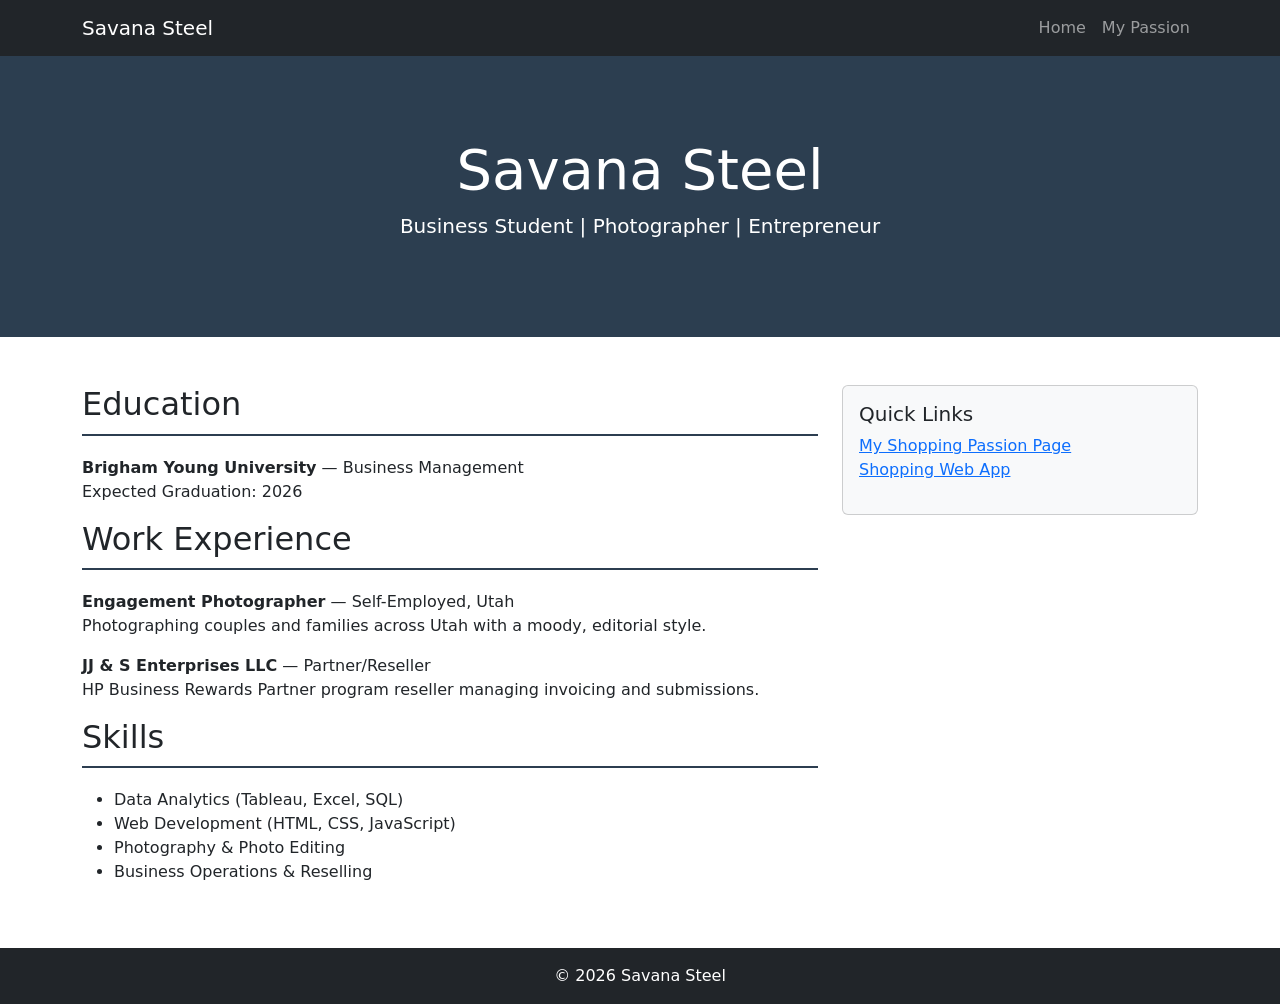
==== index.html @ f606f9c8 "Add website files" ====
<!DOCTYPE html>
<html lang="en">
<head>
  <meta charset="UTF-8">
  <meta name="viewport" content="width=device-width, initial-scale=1.0">
  <title>Savana Steel</title>
  <link href="https://cdn.jsdelivr.net/npm/bootstrap@5.3.0/dist/css/bootstrap.min.css" rel="stylesheet">
  <style>
    .hero { background-color: #2c3e50; color: white; padding: 80px 0; }
    .section-title { border-bottom: 2px solid #2c3e50; padding-bottom: 10px; margin-bottom: 20px; }
  </style>
</head>
<body>

<nav class="navbar navbar-expand-lg navbar-dark bg-dark">
  <div class="container">
    <a class="navbar-brand" href="index.html">Savana Steel</a>
    <div class="collapse navbar-collapse">
      <ul class="navbar-nav ms-auto">
        <li class="nav-item"><a class="nav-link" href="index.html">Home</a></li>
        <li class="nav-item"><a class="nav-link" href="scratch.html">My Passion</a></li>
      </ul>
    </div>
  </div>
</nav>

<section class="hero text-center">
  <div class="container">
    <h1 class="display-4">Savana Steel</h1>
    <p class="lead">Business Student | Photographer | Entrepreneur</p>
  </div>
</section>

<div class="container my-5">
  <div class="row">
    <div class="col-md-8">

      <h2 class="section-title">Education</h2>
      <p><strong>Brigham Young University</strong> — Business Management<br>
      Expected Graduation: 2026</p>

      <h2 class="section-title">Work Experience</h2>
      <p><strong>Engagement Photographer</strong> — Self-Employed, Utah<br>
      Photographing couples and families across Utah with a moody, editorial style.</p>
      <p><strong>JJ & S Enterprises LLC</strong> — Partner/Reseller<br>
      HP Business Rewards Partner program reseller managing invoicing and submissions.</p>

      <h2 class="section-title">Skills</h2>
      <ul>
        <li>Data Analytics (Tableau, Excel, SQL)</li>
        <li>Web Development (HTML, CSS, JavaScript)</li>
        <li>Photography & Photo Editing</li>
        <li>Business Operations & Reselling</li>
      </ul>

    </div>
    <div class="col-md-4">
      <div class="card p-3 bg-light">
        <h5>Quick Links</h5>
        <ul class="list-unstyled">
          <li><a href="scratch.html">My Shopping Passion Page</a></li>
          <li><a href="webapp.html">Shopping Web App</a></li>
        </ul>
      </div>
    </div>
  </div>
</div>

<footer class="bg-dark text-white text-center py-3">
  <p class="mb-0">&copy; 2026 Savana Steel</p>
</footer>

<script src="https://cdn.jsdelivr.net/npm/bootstrap@5.3.0/dist/js/bootstrap.bundle.min.js"></script>
</body>
</html>
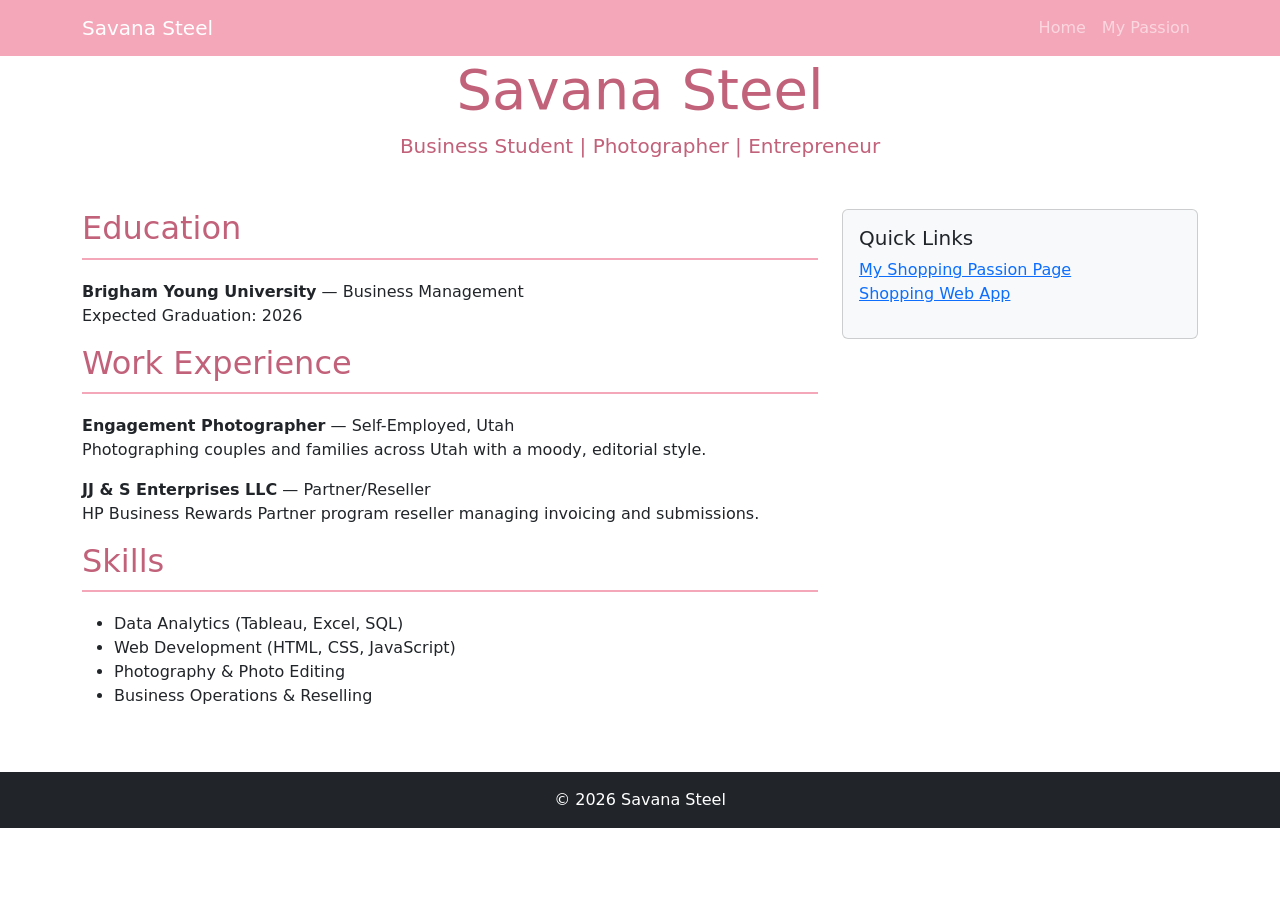
==== commit 1db37f99: "Pink girly aesthetic" ====
--- a/index.html
+++ b/index.html
@@ -6,8 +6,10 @@
   <title>Savana Steel</title>
   <link href="https://cdn.jsdelivr.net/npm/bootstrap@5.3.0/dist/css/bootstrap.min.css" rel="stylesheet">
   <style>
-    .hero { background-color: #2c3e50; color: white; padding: 80px 0; }
-    .section-title { border-bottom: 2px solid #2c3e50; padding-bottom: 10px; margin-bottom: 20px; }
+    ..hero { background: linear-gradient(135deg, #f9c6d0, #fde8ec); color: #5a3e3e; padding: 80px 0; }
+.hero h1, .hero p { color: #c2617a; }
+.section-title { border-bottom: 2px solid #f4a7b9; padding-bottom: 10px; margin-bottom: 20px; color: #c2617a; }
+.navbar { background-color: #f4a7b9 !important; }
   </style>
 </head>
 <body>
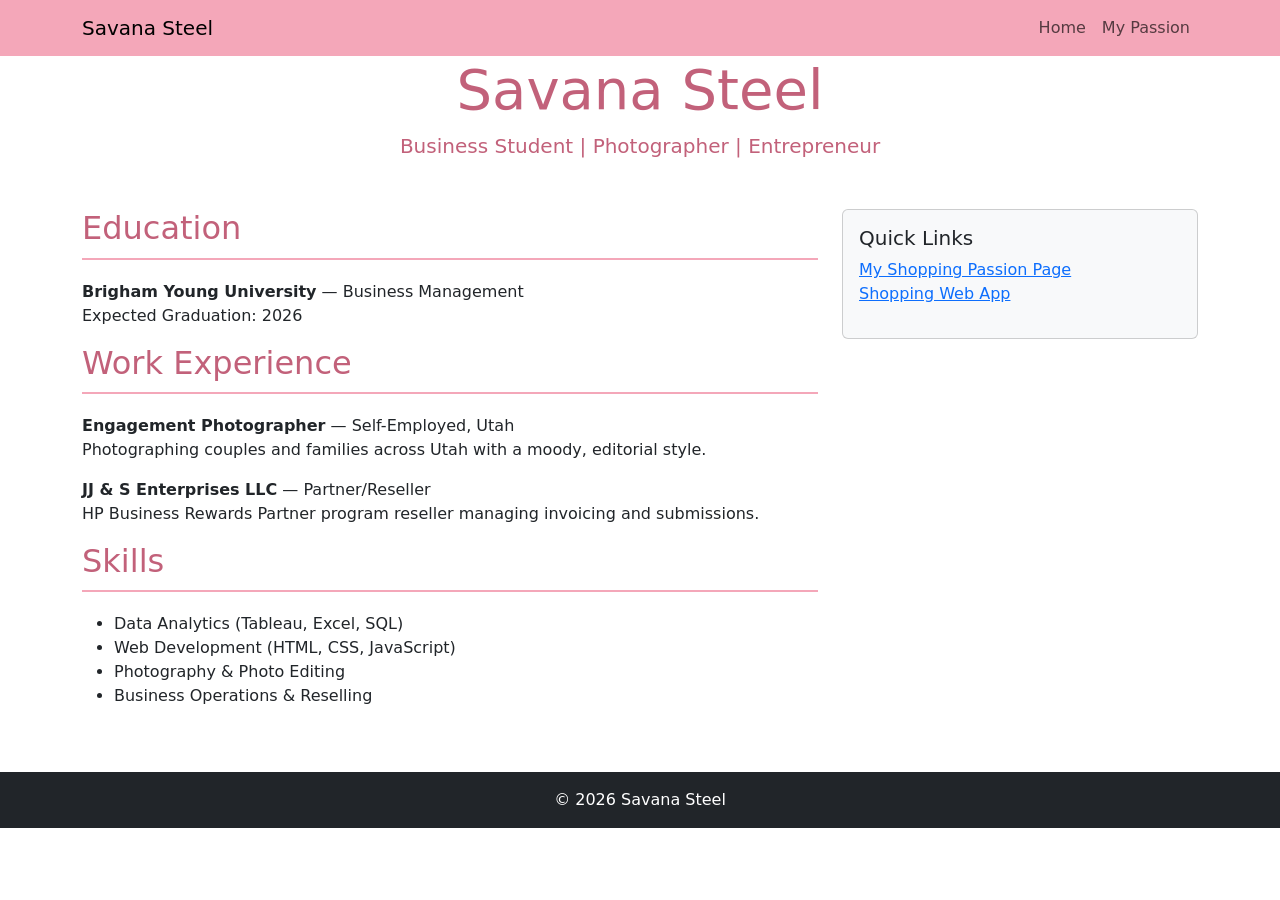
==== commit ba510c6e: "pink nav" ====
--- a/index.html
+++ b/index.html
@@ -14,7 +14,7 @@
 </head>
 <body>
 
-<nav class="navbar navbar-expand-lg navbar-dark bg-dark">
+<nav class="navbar navbar-expand-lg ">
   <div class="container">
     <a class="navbar-brand" href="index.html">Savana Steel</a>
     <div class="collapse navbar-collapse">
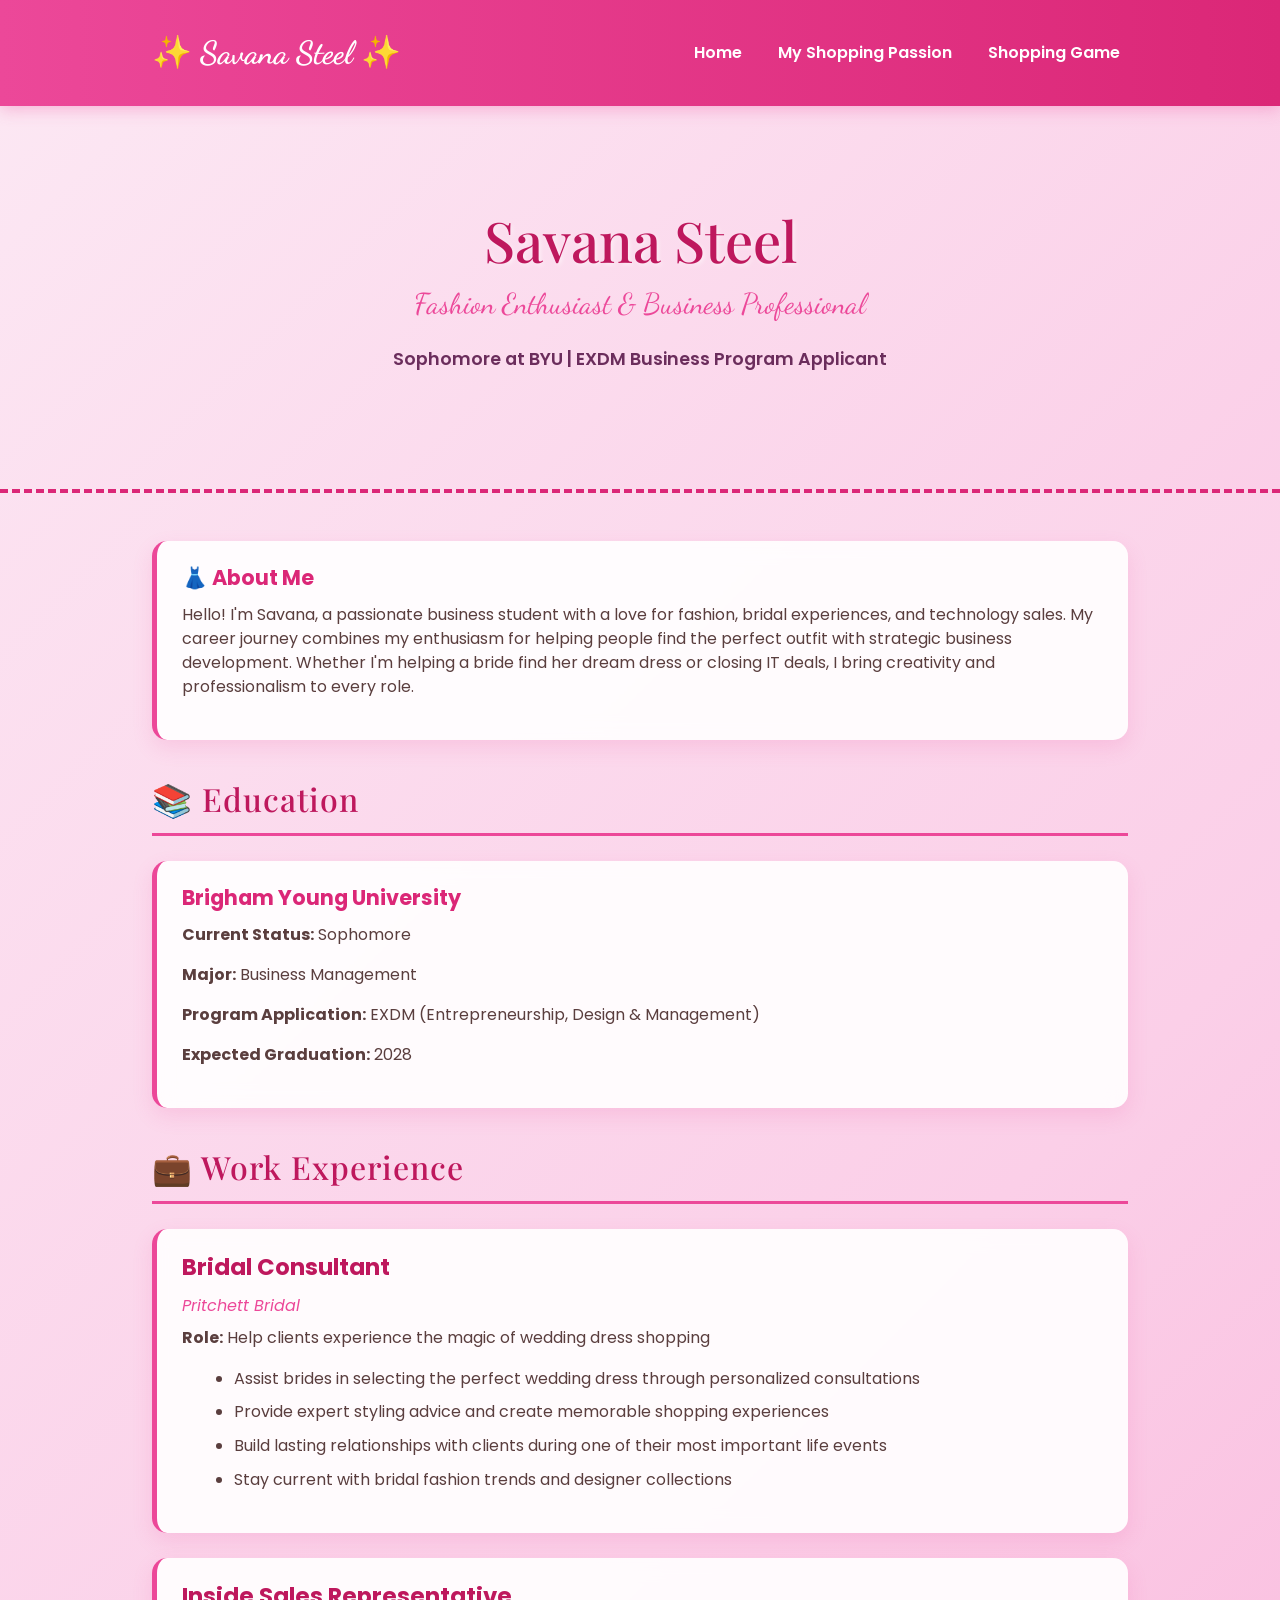
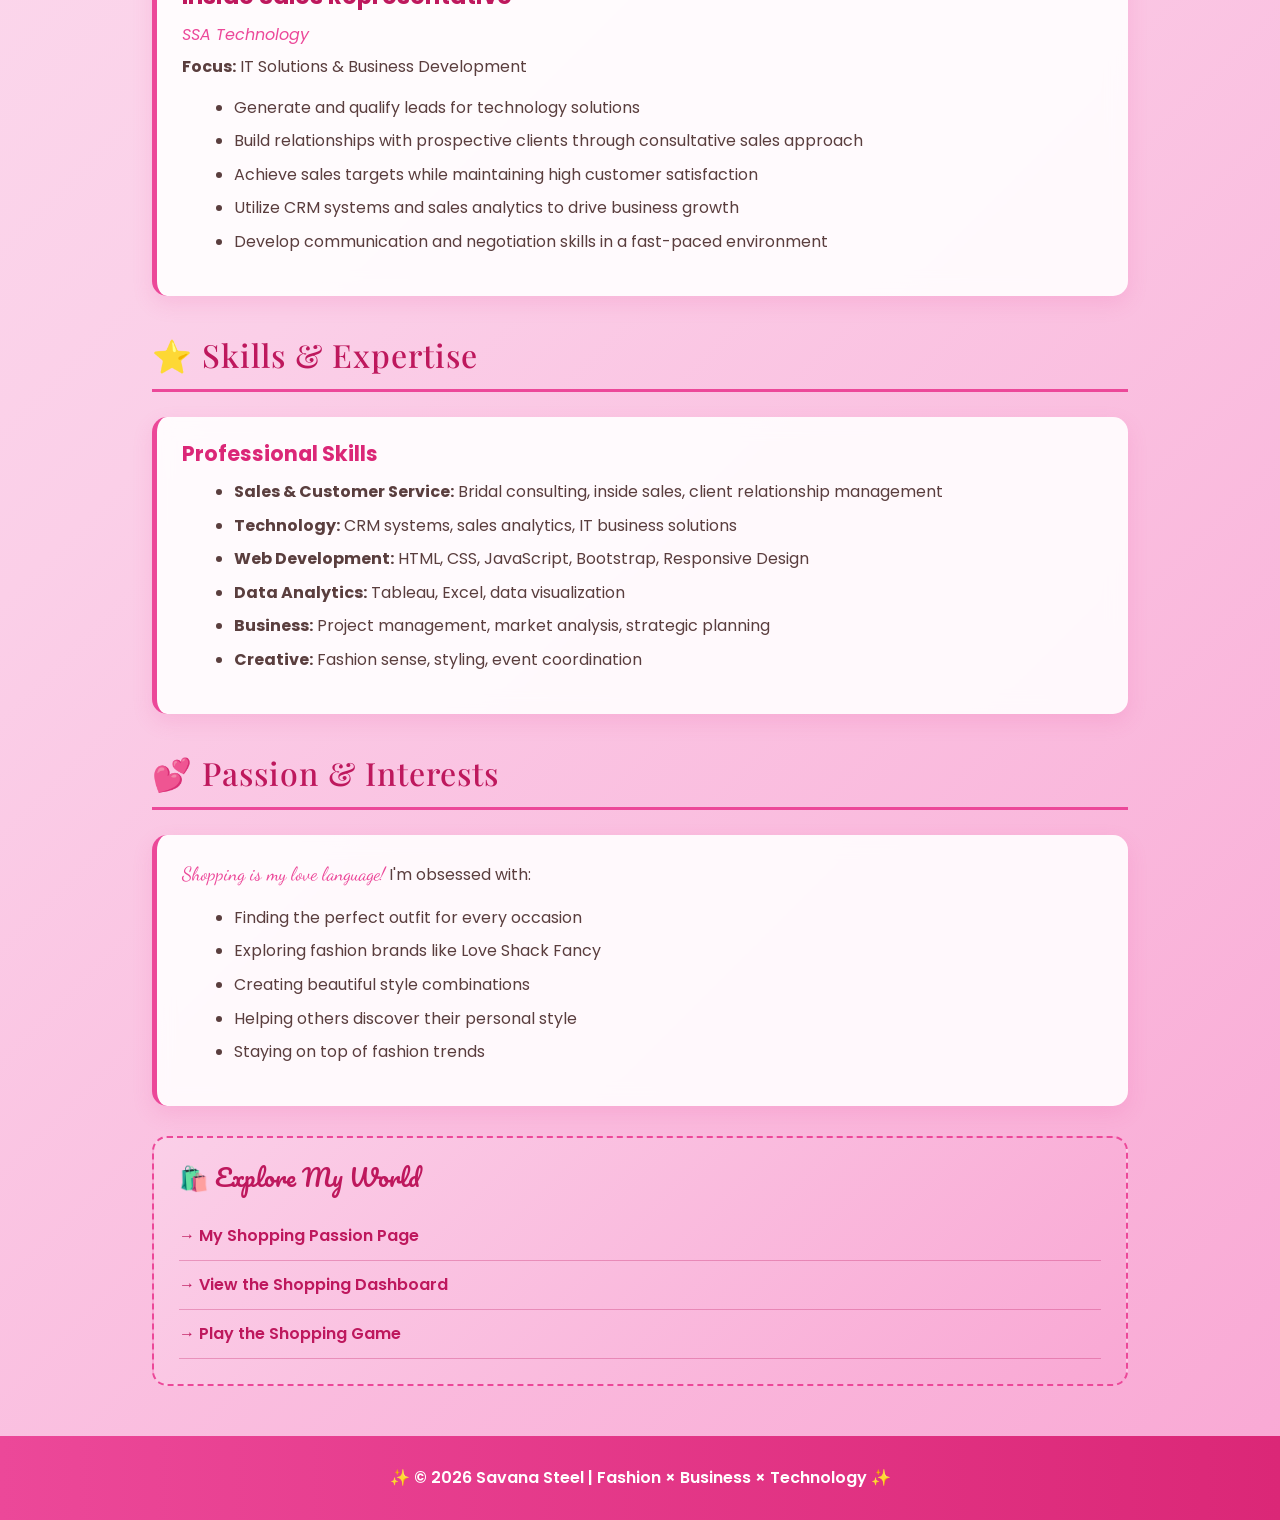
==== commit 5480a8c6: "Add scratch files and update index/webapp styles" ====
--- a/index.html
+++ b/index.html
@@ -3,73 +3,310 @@
 <head>
   <meta charset="UTF-8">
   <meta name="viewport" content="width=device-width, initial-scale=1.0">
-  <title>Savana Steel</title>
+  <title>Savana Steel - Shopping & Fashion</title>
   <link href="https://cdn.jsdelivr.net/npm/bootstrap@5.3.0/dist/css/bootstrap.min.css" rel="stylesheet">
+  <link href="https://fonts.googleapis.com/css2?family=Playfair+Display:wght@700&family=Poppins:wght@400;600&family=Dancing+Script:wght@700&family=Pacifico&display=swap" rel="stylesheet">
   <style>
-    ..hero { background: linear-gradient(135deg, #f9c6d0, #fde8ec); color: #5a3e3e; padding: 80px 0; }
-.hero h1, .hero p { color: #c2617a; }
-.section-title { border-bottom: 2px solid #f4a7b9; padding-bottom: 10px; margin-bottom: 20px; color: #c2617a; }
-.navbar { background-color: #f4a7b9 !important; }
+    * {
+      margin: 0;
+      padding: 0;
+      box-sizing: border-box;
+    }
+
+    body {
+      background: linear-gradient(135deg, #fce7f3 0%, #fbcfe8 50%, #f9a8d4 100%);
+      color: #5a3e3e;
+      font-family: 'Poppins', sans-serif;
+      min-height: 100vh;
+    }
+
+    /* Navbar */
+    .navbar {
+      background: linear-gradient(90deg, #ec4899, #db2777) !important;
+      box-shadow: 0 4px 15px rgba(236, 72, 153, 0.3);
+      padding: 1.5rem;
+    }
+
+    .navbar-brand {
+      font-family: 'Dancing Script', cursive;
+      font-size: 2em;
+      color: white !important;
+      font-weight: 700;
+    }
+
+    .nav-link {
+      color: white !important;
+      font-weight: 600;
+      margin-left: 20px;
+      transition: all 0.3s ease;
+      font-family: 'Poppins', sans-serif;
+    }
+
+    .nav-link:hover {
+      color: #fef3c7 !important;
+      transform: scale(1.05);
+    }
+
+    /* Hero Section */
+    .hero {
+      background: linear-gradient(135deg, #fce7f3, #fbcfe8);
+      padding: 100px 0;
+      text-align: center;
+      border-bottom: 4px dashed #db2777;
+    }
+
+    .hero h1 {
+      font-family: 'Playfair Display', serif;
+      font-size: 3.5em;
+      color: #be185d;
+      margin-bottom: 10px;
+      text-shadow: 2px 2px 4px rgba(255, 255, 255, 0.5);
+    }
+
+    .hero .tagline {
+      font-family: 'Dancing Script', cursive;
+      font-size: 1.8em;
+      color: #ec4899;
+      margin-bottom: 20px;
+    }
+
+    .hero .subtitle {
+      font-size: 1.1em;
+      color: #6b2d5c;
+      font-weight: 600;
+    }
+
+    /* Main Content */
+    .container {
+      max-width: 1000px;
+    }
+
+    .section-title {
+      font-family: 'Playfair Display', serif;
+      font-size: 2em;
+      color: #be185d;
+      border-bottom: 3px solid #ec4899;
+      padding-bottom: 15px;
+      margin-top: 40px;
+      margin-bottom: 25px;
+      letter-spacing: 1px;
+    }
+
+    .resume-section {
+      background: rgba(255, 255, 255, 0.9);
+      padding: 25px;
+      border-radius: 15px;
+      margin-bottom: 25px;
+      border-left: 5px solid #ec4899;
+      box-shadow: 0 8px 20px rgba(236, 72, 153, 0.15);
+      backdrop-filter: blur(10px);
+    }
+
+    .resume-section h3 {
+      font-family: 'Poppins', sans-serif;
+      font-weight: 700;
+      color: #db2777;
+      margin-top: 20px;
+      margin-bottom: 12px;
+      font-size: 1.3em;
+    }
+
+    .resume-section h3:first-child {
+      margin-top: 0;
+    }
+
+    .job-title {
+      font-family: 'Poppins', sans-serif;
+      font-weight: 700;
+      color: #be185d;
+      font-size: 1.1em;
+    }
+
+    .company {
+      color: #ec4899;
+      font-style: italic;
+      margin-bottom: 8px;
+    }
+
+    .resume-section ul {
+      margin-left: 20px;
+      color: #5a3e3e;
+    }
+
+    .resume-section li {
+      margin-bottom: 8px;
+      line-height: 1.6;
+    }
+
+    .fancy-accent {
+      font-family: 'Dancing Script', cursive;
+      font-size: 1.2em;
+      color: #ec4899;
+    }
+
+    /* Quick Links */
+    .quick-links {
+      background: linear-gradient(135deg, #fbcfe8, #f9a8d4);
+      padding: 25px;
+      border-radius: 15px;
+      margin: 30px 0;
+      border: 2px dashed #ec4899;
+    }
+
+    .quick-links h4 {
+      font-family: 'Pacifico', cursive;
+      font-size: 1.5em;
+      color: #be185d;
+      margin-bottom: 20px;
+    }
+
+    .quick-links a {
+      display: block;
+      padding: 12px 0;
+      color: #be185d;
+      text-decoration: none;
+      font-weight: 600;
+      border-bottom: 1px solid rgba(190, 24, 93, 0.3);
+      transition: all 0.3s ease;
+    }
+
+    .quick-links a:hover {
+      color: #ec4899;
+      padding-left: 10px;
+      transform: translateX(5px);
+    }
+
+    /* Footer */
+    footer {
+      background: linear-gradient(90deg, #ec4899, #db2777);
+      color: white;
+      text-align: center;
+      padding: 30px;
+      margin-top: 50px;
+      font-family: 'Poppins', sans-serif;
+      font-weight: 600;
+    }
+
+    /* Responsive */
+    @media (max-width: 768px) {
+      .hero h1 {
+        font-size: 2.5em;
+      }
+
+      .hero .tagline {
+        font-size: 1.3em;
+      }
+
+      .section-title {
+        font-size: 1.5em;
+      }
+    }
   </style>
 </head>
 <body>
 
-<nav class="navbar navbar-expand-lg ">
+<nav class="navbar navbar-expand-lg navbar-light">
   <div class="container">
-    <a class="navbar-brand" href="index.html">Savana Steel</a>
-    <div class="collapse navbar-collapse">
+    <a class="navbar-brand" href="index.html">✨ Savana Steel ✨</a>
+    <button class="navbar-toggler" type="button" data-bs-toggle="collapse" data-bs-target="#navbarNav">
+      <span class="navbar-toggler-icon"></span>
+    </button>
+    <div class="collapse navbar-collapse" id="navbarNav">
       <ul class="navbar-nav ms-auto">
         <li class="nav-item"><a class="nav-link" href="index.html">Home</a></li>
-        <li class="nav-item"><a class="nav-link" href="scratch.html">My Passion</a></li>
+        <li class="nav-item"><a class="nav-link" href="scratch.html">My Shopping Passion</a></li>
+        <li class="nav-item"><a class="nav-link" href="webapp.html">Shopping Game</a></li>
       </ul>
     </div>
   </div>
 </nav>
 
-<section class="hero text-center">
+<section class="hero">
   <div class="container">
-    <h1 class="display-4">Savana Steel</h1>
-    <p class="lead">Business Student | Photographer | Entrepreneur</p>
+    <h1>Savana Steel</h1>
+    <p class="tagline">Fashion Enthusiast & Business Professional</p>
+    <p class="subtitle">Sophomore at BYU | EXDM Business Program Applicant</p>
   </div>
 </section>
 
 <div class="container my-5">
-  <div class="row">
-    <div class="col-md-8">
-
-      <h2 class="section-title">Education</h2>
-      <p><strong>Brigham Young University</strong> — Business Management<br>
-      Expected Graduation: 2026</p>
-
-      <h2 class="section-title">Work Experience</h2>
-      <p><strong>Engagement Photographer</strong> — Self-Employed, Utah<br>
-      Photographing couples and families across Utah with a moody, editorial style.</p>
-      <p><strong>JJ & S Enterprises LLC</strong> — Partner/Reseller<br>
-      HP Business Rewards Partner program reseller managing invoicing and submissions.</p>
-
-      <h2 class="section-title">Skills</h2>
-      <ul>
-        <li>Data Analytics (Tableau, Excel, SQL)</li>
-        <li>Web Development (HTML, CSS, JavaScript)</li>
-        <li>Photography & Photo Editing</li>
-        <li>Business Operations & Reselling</li>
-      </ul>
-
-    </div>
-    <div class="col-md-4">
-      <div class="card p-3 bg-light">
-        <h5>Quick Links</h5>
-        <ul class="list-unstyled">
-          <li><a href="scratch.html">My Shopping Passion Page</a></li>
-          <li><a href="webapp.html">Shopping Web App</a></li>
-        </ul>
-      </div>
-    </div>
-  </div>
+  <div class="resume-section">
+    <h3>👗 About Me</h3>
+    <p>Hello! I'm Savana, a passionate business student with a love for fashion, bridal experiences, and technology sales. My career journey combines my enthusiasm for helping people find the perfect outfit with strategic business development. Whether I'm helping a bride find her dream dress or closing IT deals, I bring creativity and professionalism to every role.</p>
+  </div>
+
+  <h2 class="section-title">📚 Education</h2>
+  <div class="resume-section">
+    <h3>Brigham Young University</h3>
+    <p><strong>Current Status:</strong> Sophomore</p>
+    <p><strong>Major:</strong> Business Management</p>
+    <p><strong>Program Application:</strong> EXDM (Entrepreneurship, Design & Management)</p>
+    <p><strong>Expected Graduation:</strong> 2028</p>
+  </div>
+
+  <h2 class="section-title">💼 Work Experience</h2>
+  
+  <div class="resume-section">
+    <h3><span class="job-title">Bridal Consultant</span></h3>
+    <p class="company">Pritchett Bridal</p>
+    <p><strong>Role:</strong> Help clients experience the magic of wedding dress shopping</p>
+    <ul>
+      <li>Assist brides in selecting the perfect wedding dress through personalized consultations</li>
+      <li>Provide expert styling advice and create memorable shopping experiences</li>
+      <li>Build lasting relationships with clients during one of their most important life events</li>
+      <li>Stay current with bridal fashion trends and designer collections</li>
+    </ul>
+  </div>
+
+  <div class="resume-section">
+    <h3><span class="job-title">Inside Sales Representative</span></h3>
+    <p class="company">SSA Technology</p>
+    <p><strong>Focus:</strong> IT Solutions & Business Development</p>
+    <ul>
+      <li>Generate and qualify leads for technology solutions</li>
+      <li>Build relationships with prospective clients through consultative sales approach</li>
+      <li>Achieve sales targets while maintaining high customer satisfaction</li>
+      <li>Utilize CRM systems and sales analytics to drive business growth</li>
+      <li>Develop communication and negotiation skills in a fast-paced environment</li>
+    </ul>
+  </div>
+
+  <h2 class="section-title">⭐ Skills & Expertise</h2>
+  <div class="resume-section">
+    <h3>Professional Skills</h3>
+    <ul>
+      <li><strong>Sales & Customer Service:</strong> Bridal consulting, inside sales, client relationship management</li>
+      <li><strong>Technology:</strong> CRM systems, sales analytics, IT business solutions</li>
+      <li><strong>Web Development:</strong> HTML, CSS, JavaScript, Bootstrap, Responsive Design</li>
+      <li><strong>Data Analytics:</strong> Tableau, Excel, data visualization</li>
+      <li><strong>Business:</strong> Project management, market analysis, strategic planning</li>
+      <li><strong>Creative:</strong> Fashion sense, styling, event coordination</li>
+    </ul>
+  </div>
+
+  <h2 class="section-title">💕 Passion & Interests</h2>
+  <div class="resume-section">
+    <p><span class="fancy-accent">Shopping is my love language!</span> I'm obsessed with:</p>
+    <ul>
+      <li>Finding the perfect outfit for every occasion</li>
+      <li>Exploring fashion brands like Love Shack Fancy</li>
+      <li>Creating beautiful style combinations</li>
+      <li>Helping others discover their personal style</li>
+      <li>Staying on top of fashion trends</li>
+    </ul>
+  </div>
+
+  <div class="quick-links">
+    <h4>🛍️ Explore My World</h4>
+    <a href="scratch.html">→ My Shopping Passion Page</a>
+    <a href="scratch.html#shopping-tips">→ View the Shopping Dashboard</a>
+    <a href="webapp.html">→ Play the Shopping Game</a>
+  </div>
+
 </div>
 
-<footer class="bg-dark text-white text-center py-3">
-  <p class="mb-0">&copy; 2026 Savana Steel</p>
+<footer>
+  <p class="mb-0">✨ © 2026 Savana Steel | Fashion × Business × Technology ✨</p>
 </footer>
 
 <script src="https://cdn.jsdelivr.net/npm/bootstrap@5.3.0/dist/js/bootstrap.bundle.min.js"></script>
